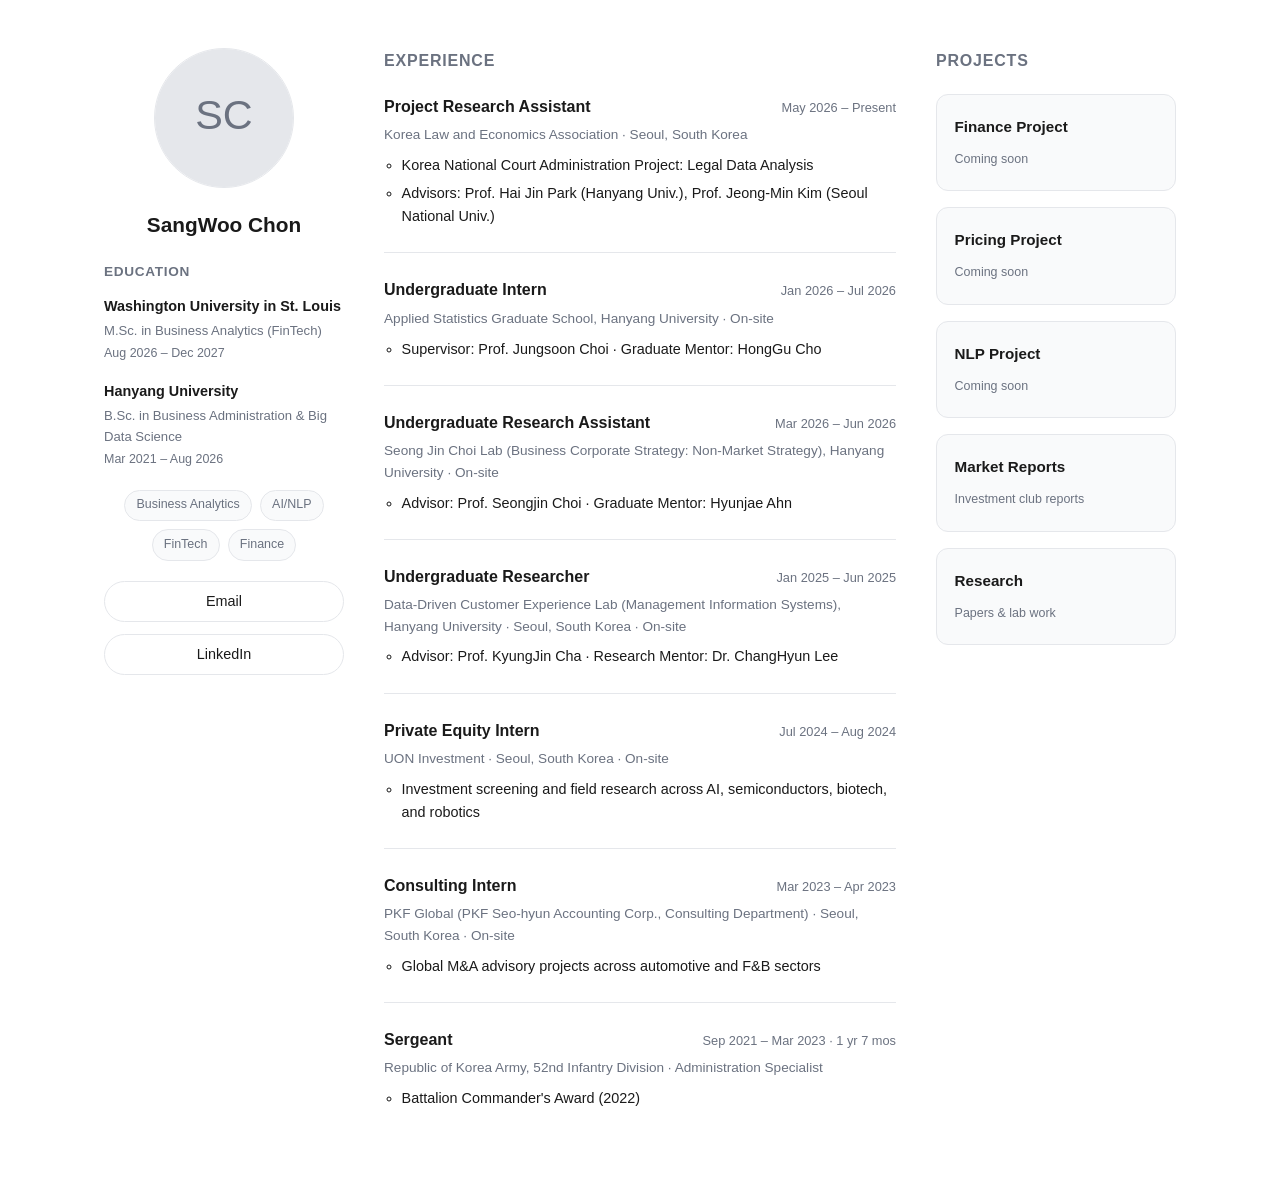
==== index.html @ 4edd50ed "Trim experience section copy Co-Authored-By: Claude Sonnet 5 <noreply@anthropic.com>" ====
<!DOCTYPE html>
<html lang="en">
<head>
  <meta charset="UTF-8">
  <meta name="viewport" content="width=device-width, initial-scale=1.0">
  <title>SangWoo Chon</title>
  <link rel="stylesheet" href="assets/css/style.css">
</head>
<body>
  <div class="profile-layout">
    <aside class="profile-sidebar">
      <img
        class="avatar"
        src="assets/img/profile.jpg"
        alt="SangWoo Chon"
        onerror="this.onerror=null;this.src='data:image/svg+xml;utf8,<svg xmlns=%22http://www.w3.org/2000/svg%22 width=%22160%22 height=%22160%22><rect width=%22100%25%22 height=%22100%25%22 fill=%22%23e5e7eb%22/><text x=%2250%25%22 y=%2258%25%22 font-size=%2248%22 text-anchor=%22middle%22 fill=%22%236b7280%22 font-family=%22sans-serif%22>SC</text></svg>'"
      >
      <h1>SangWoo Chon</h1>

      <section class="side-block">
        <h2>Education</h2>
        <ul class="edu-list">
          <li>
            <span class="edu-school">Washington University in St. Louis</span>
            <span class="edu-degree">M.Sc. in Business Analytics (FinTech)</span>
            <span class="edu-date">Aug 2026 – Dec 2027</span>
          </li>
          <li>
            <span class="edu-school">Hanyang University</span>
            <span class="edu-degree">B.Sc. in Business Administration & Big Data Science</span>
            <span class="edu-date">Mar 2021 – Aug 2026</span>
          </li>
        </ul>
      </section>

      <div class="tag-list">
        <span class="tag">Business Analytics</span>
        <span class="tag">AI/NLP</span>
        <span class="tag">FinTech</span>
        <span class="tag">Finance</span>
      </div>

      <div class="contact-links contact-links-vertical">
        <a href="mailto:csw02087@gmail.com">Email</a>
        <a href="#" id="linkedin-link">LinkedIn</a>
      </div>
    </aside>

    <main class="profile-main">
      <h2>Experience</h2>
      <ul class="experience-list">
        <li class="experience-item">
          <div class="exp-header">
            <span class="exp-title">Project Research Assistant</span>
            <span class="exp-date">May 2026 – Present</span>
          </div>
          <p class="exp-org">Korea Law and Economics Association · Seoul, South Korea</p>
          <ul class="exp-bullets">
            <li>Korea National Court Administration Project: Legal Data Analysis</li>
            <li>Advisors: Prof. Hai Jin Park (Hanyang Univ.), Prof. Jeong-Min Kim (Seoul National Univ.)</li>
          </ul>
        </li>

        <li class="experience-item">
          <div class="exp-header">
            <span class="exp-title">Undergraduate Intern</span>
            <span class="exp-date">Jan 2026 – Jul 2026</span>
          </div>
          <p class="exp-org">Applied Statistics Graduate School, Hanyang University · On-site</p>
          <ul class="exp-bullets">
            <li>Supervisor: Prof. Jungsoon Choi · Graduate Mentor: HongGu Cho</li>
          </ul>
        </li>

        <li class="experience-item">
          <div class="exp-header">
            <span class="exp-title">Undergraduate Research Assistant</span>
            <span class="exp-date">Mar 2026 – Jun 2026</span>
          </div>
          <p class="exp-org">Seong Jin Choi Lab (Business Corporate Strategy: Non-Market Strategy), Hanyang University · On-site</p>
          <ul class="exp-bullets">
            <li>Advisor: Prof. Seongjin Choi · Graduate Mentor: Hyunjae Ahn</li>
          </ul>
        </li>

        <li class="experience-item">
          <div class="exp-header">
            <span class="exp-title">Undergraduate Researcher</span>
            <span class="exp-date">Jan 2025 – Jun 2025</span>
          </div>
          <p class="exp-org">Data-Driven Customer Experience Lab (Management Information Systems), Hanyang University · Seoul, South Korea · On-site</p>
          <ul class="exp-bullets">
            <li>Advisor: Prof. KyungJin Cha · Research Mentor: Dr. ChangHyun Lee</li>
          </ul>
        </li>

        <li class="experience-item">
          <div class="exp-header">
            <span class="exp-title">Private Equity Intern</span>
            <span class="exp-date">Jul 2024 – Aug 2024</span>
          </div>
          <p class="exp-org">UON Investment · Seoul, South Korea · On-site</p>
          <ul class="exp-bullets">
            <li>Investment screening and field research across AI, semiconductors, biotech, and robotics</li>
          </ul>
        </li>

        <li class="experience-item">
          <div class="exp-header">
            <span class="exp-title">Consulting Intern</span>
            <span class="exp-date">Mar 2023 – Apr 2023</span>
          </div>
          <p class="exp-org">PKF Global (PKF Seo-hyun Accounting Corp., Consulting Department) · Seoul, South Korea · On-site</p>
          <ul class="exp-bullets">
            <li>Global M&amp;A advisory projects across automotive and F&amp;B sectors</li>
          </ul>
        </li>

        <li class="experience-item">
          <div class="exp-header">
            <span class="exp-title">Sergeant</span>
            <span class="exp-date">Sep 2021 – Mar 2023 · 1 yr 7 mos</span>
          </div>
          <p class="exp-org">Republic of Korea Army, 52nd Infantry Division · Administration Specialist</p>
          <ul class="exp-bullets">
            <li>Battalion Commander's Award (2022)</li>
          </ul>
        </li>
      </ul>
    </main>

    <aside class="profile-projects">
      <h2>Projects</h2>
      <nav class="category-nav-vertical">
        <a class="category-card" href="list.html?cat=finance">
          <span class="cat-title">Finance Project</span>
          <span class="cat-note">Coming soon</span>
        </a>
        <a class="category-card" href="list.html?cat=pricing">
          <span class="cat-title">Pricing Project</span>
          <span class="cat-note">Coming soon</span>
        </a>
        <a class="category-card" href="list.html?cat=nlp">
          <span class="cat-title">NLP Project</span>
          <span class="cat-note">Coming soon</span>
        </a>
        <a class="category-card" href="list.html?cat=market-reports">
          <span class="cat-title">Market Reports</span>
          <span class="cat-note">Investment club reports</span>
        </a>
        <a class="category-card" href="list.html?cat=research">
          <span class="cat-title">Research</span>
          <span class="cat-note">Papers &amp; lab work</span>
        </a>
      </nav>
    </aside>
  </div>
</body>
</html>
---- assets/css/style.css ----
:root {
  --bg: #ffffff;
  --fg: #1a1a1a;
  --muted: #6b7280;
  --border: #e5e7eb;
  --accent: #2563eb;
  --card-bg: #f9fafb;
}

@media (prefers-color-scheme: dark) {
  :root {
    --bg: #111114;
    --fg: #f2f2f3;
    --muted: #9ca3af;
    --border: #2a2a30;
    --accent: #60a5fa;
    --card-bg: #1a1a1f;
  }
}

* {
  box-sizing: border-box;
}

body {
  margin: 0;
  font-family: -apple-system, BlinkMacSystemFont, "Segoe UI", Pretendard, Roboto, sans-serif;
  background: var(--bg);
  color: var(--fg);
  line-height: 1.6;
}

a {
  color: inherit;
  text-decoration: none;
}

/* ---------- Landing page ---------- */

.profile-layout {
  display: grid;
  grid-template-columns: 240px minmax(0, 1fr) 240px;
  gap: 2.5rem;
  max-width: 1120px;
  margin: 0 auto;
  padding: 3rem 1.5rem;
  align-items: start;
  min-height: 100vh;
}

.profile-sidebar {
  display: flex;
  flex-direction: column;
  align-items: center;
  text-align: center;
  gap: 1.25rem;
}

.avatar {
  width: 140px;
  height: 140px;
  border-radius: 50%;
  object-fit: cover;
  border: 1px solid var(--border);
}

.profile-sidebar h1 {
  font-size: 1.3rem;
  margin: 0;
}

.side-block {
  width: 100%;
  text-align: left;
}

.side-block h2 {
  font-size: 0.85rem;
  text-transform: uppercase;
  letter-spacing: 0.05em;
  color: var(--muted);
  margin: 0 0 0.75rem;
}

.edu-list {
  list-style: none;
  margin: 0;
  padding: 0;
  display: flex;
  flex-direction: column;
  gap: 1rem;
}

.edu-list li {
  display: flex;
  flex-direction: column;
  gap: 0.15rem;
}

.edu-school {
  font-weight: 600;
  font-size: 0.9rem;
}

.edu-degree {
  font-size: 0.82rem;
  color: var(--muted);
}

.edu-date {
  font-size: 0.78rem;
  color: var(--muted);
}

.tag-list {
  display: flex;
  flex-wrap: wrap;
  gap: 0.5rem;
  justify-content: center;
}

.tag {
  font-size: 0.78rem;
  padding: 0.3rem 0.7rem;
  border-radius: 999px;
  background: var(--card-bg);
  border: 1px solid var(--border);
  color: var(--muted);
}

.contact-links {
  display: flex;
  gap: 0.75rem;
  justify-content: center;
  flex-wrap: wrap;
}

.contact-links-vertical {
  flex-direction: column;
  width: 100%;
}

.contact-links a {
  display: inline-flex;
  align-items: center;
  justify-content: center;
  gap: 0.4rem;
  padding: 0.5rem 1rem;
  border: 1px solid var(--border);
  border-radius: 999px;
  font-size: 0.9rem;
  transition: border-color 0.15s ease;
}

.contact-links a:hover {
  border-color: var(--accent);
  color: var(--accent);
}

.profile-main h2,
.profile-projects h2 {
  font-size: 1rem;
  text-transform: uppercase;
  letter-spacing: 0.05em;
  color: var(--muted);
  margin: 0 0 1.25rem;
}

.experience-list {
  list-style: none;
  margin: 0;
  padding: 0;
  display: flex;
  flex-direction: column;
  gap: 1.5rem;
}

.experience-item {
  padding-bottom: 1.5rem;
  border-bottom: 1px solid var(--border);
}

.experience-item:last-child {
  border-bottom: none;
}

.exp-header {
  display: flex;
  justify-content: space-between;
  align-items: baseline;
  gap: 1rem;
  margin-bottom: 0.3rem;
}

.exp-title {
  font-weight: 600;
  font-size: 1rem;
}

.exp-date {
  font-size: 0.8rem;
  color: var(--muted);
  white-space: nowrap;
}

.exp-org {
  font-size: 0.85rem;
  color: var(--muted);
  margin: 0 0 0.4rem;
}

.exp-desc {
  font-size: 0.92rem;
  margin: 0;
}

.exp-bullets {
  margin: 0.5rem 0 0;
  padding-left: 1.1rem;
  font-size: 0.9rem;
  display: flex;
  flex-direction: column;
  gap: 0.35rem;
}

.exp-skills {
  margin: 0.6rem 0 0;
  font-size: 0.8rem;
  color: var(--muted);
}

.category-nav-vertical {
  display: flex;
  flex-direction: column;
  gap: 1rem;
}

.category-card {
  padding: 1.25rem 1.1rem;
  border: 1px solid var(--border);
  border-radius: 12px;
  background: var(--card-bg);
  transition: transform 0.15s ease, border-color 0.15s ease;
}

.category-card:hover {
  transform: translateY(-3px);
  border-color: var(--accent);
}

.category-card .cat-title {
  font-weight: 600;
  font-size: 0.95rem;
  display: block;
  margin-bottom: 0.35rem;
}

.category-card .cat-note {
  font-size: 0.78rem;
  color: var(--muted);
}

@media (max-width: 860px) {
  .profile-layout {
    grid-template-columns: 1fr;
    min-height: 0;
  }
}

/* ---------- List / Detail pages ---------- */

.page {
  max-width: 760px;
  margin: 0 auto;
  padding: 3rem 1.5rem 5rem;
}

.back-link {
  display: inline-block;
  margin-bottom: 1.5rem;
  color: var(--muted);
  font-size: 0.9rem;
}

.back-link:hover {
  color: var(--accent);
}

.page h1 {
  margin-bottom: 2rem;
}

.work-list {
  display: flex;
  flex-direction: column;
  gap: 1rem;
}

.work-card {
  display: block;
  padding: 1.25rem 1.5rem;
  border: 1px solid var(--border);
  border-radius: 10px;
  background: var(--card-bg);
  transition: border-color 0.15s ease;
}

.work-card:hover {
  border-color: var(--accent);
}

.work-card .work-title {
  font-weight: 600;
  font-size: 1.05rem;
  margin-bottom: 0.35rem;
  display: block;
}

.work-meta {
  display: flex;
  gap: 0.75rem;
  flex-wrap: wrap;
  font-size: 0.82rem;
  color: var(--muted);
  margin-bottom: 0.5rem;
}

.work-summary {
  font-size: 0.9rem;
  color: var(--muted);
}

.empty-state {
  color: var(--muted);
  font-size: 0.95rem;
  padding: 2rem 0;
  text-align: center;
}

.detail-meta {
  display: flex;
  gap: 1rem;
  flex-wrap: wrap;
  font-size: 0.85rem;
  color: var(--muted);
  margin-bottom: 2rem;
  padding-bottom: 1.5rem;
  border-bottom: 1px solid var(--border);
}

.detail-content {
  font-size: 0.98rem;
}

.detail-link {
  display: inline-block;
  margin-top: 2rem;
  padding: 0.6rem 1.2rem;
  border: 1px solid var(--accent);
  border-radius: 8px;
  color: var(--accent);
  font-size: 0.9rem;
}
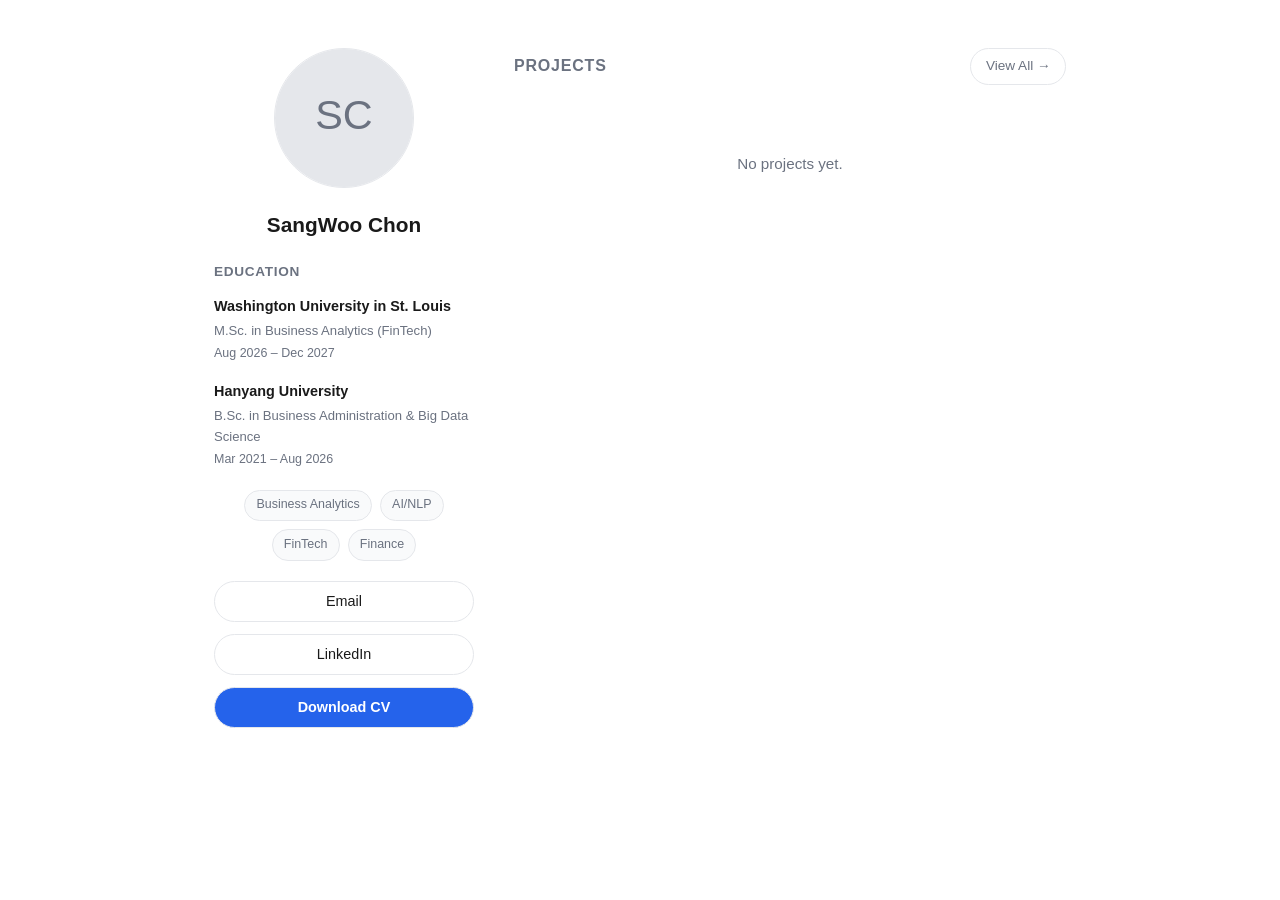
==== commit 380425e1: "Simplify homepage: CV download button + top 3 recent projects Replace the detailed experience list w" ====
--- a/index.html
+++ b/index.html
@@ -43,117 +43,20 @@
       <div class="contact-links contact-links-vertical">
         <a href="mailto:csw02087@gmail.com">Email</a>
         <a href="#" id="linkedin-link">LinkedIn</a>
+        <a class="btn-primary" href="assets/cv/SangWoo_Chon_CV.pdf" download>Download CV</a>
       </div>
     </aside>
 
     <main class="profile-main">
-      <h2>Experience</h2>
-      <ul class="experience-list">
-        <li class="experience-item">
-          <div class="exp-header">
-            <span class="exp-title">Project Research Assistant</span>
-            <span class="exp-date">May 2026 – Present</span>
-          </div>
-          <p class="exp-org">Korea Law and Economics Association · Seoul, South Korea</p>
-          <ul class="exp-bullets">
-            <li>Korea National Court Administration Project: Legal Data Analysis</li>
-            <li>Advisors: Prof. Hai Jin Park (Hanyang Univ.), Prof. Jeong-Min Kim (Seoul National Univ.)</li>
-          </ul>
-        </li>
+      <div class="section-header">
+        <h2>Projects</h2>
+        <a class="btn-outline" href="projects.html">View All &rarr;</a>
+      </div>
+      <div id="recent-projects" class="work-list"></div>
+    </main>
+  </div>
 
-        <li class="experience-item">
-          <div class="exp-header">
-            <span class="exp-title">Undergraduate Intern</span>
-            <span class="exp-date">Jan 2026 – Jul 2026</span>
-          </div>
-          <p class="exp-org">Applied Statistics Graduate School, Hanyang University · On-site</p>
-          <ul class="exp-bullets">
-            <li>Supervisor: Prof. Jungsoon Choi · Graduate Mentor: HongGu Cho</li>
-          </ul>
-        </li>
-
-        <li class="experience-item">
-          <div class="exp-header">
-            <span class="exp-title">Undergraduate Research Assistant</span>
-            <span class="exp-date">Mar 2026 – Jun 2026</span>
-          </div>
-          <p class="exp-org">Seong Jin Choi Lab (Business Corporate Strategy: Non-Market Strategy), Hanyang University · On-site</p>
-          <ul class="exp-bullets">
-            <li>Advisor: Prof. Seongjin Choi · Graduate Mentor: Hyunjae Ahn</li>
-          </ul>
-        </li>
-
-        <li class="experience-item">
-          <div class="exp-header">
-            <span class="exp-title">Undergraduate Researcher</span>
-            <span class="exp-date">Jan 2025 – Jun 2025</span>
-          </div>
-          <p class="exp-org">Data-Driven Customer Experience Lab (Management Information Systems), Hanyang University · Seoul, South Korea · On-site</p>
-          <ul class="exp-bullets">
-            <li>Advisor: Prof. KyungJin Cha · Research Mentor: Dr. ChangHyun Lee</li>
-          </ul>
-        </li>
-
-        <li class="experience-item">
-          <div class="exp-header">
-            <span class="exp-title">Private Equity Intern</span>
-            <span class="exp-date">Jul 2024 – Aug 2024</span>
-          </div>
-          <p class="exp-org">UON Investment · Seoul, South Korea · On-site</p>
-          <ul class="exp-bullets">
-            <li>Investment screening and field research across AI, semiconductors, biotech, and robotics</li>
-          </ul>
-        </li>
-
-        <li class="experience-item">
-          <div class="exp-header">
-            <span class="exp-title">Consulting Intern</span>
-            <span class="exp-date">Mar 2023 – Apr 2023</span>
-          </div>
-          <p class="exp-org">PKF Global (PKF Seo-hyun Accounting Corp., Consulting Department) · Seoul, South Korea · On-site</p>
-          <ul class="exp-bullets">
-            <li>Global M&amp;A advisory projects across automotive and F&amp;B sectors</li>
-          </ul>
-        </li>
-
-        <li class="experience-item">
-          <div class="exp-header">
-            <span class="exp-title">Sergeant</span>
-            <span class="exp-date">Sep 2021 – Mar 2023 · 1 yr 7 mos</span>
-          </div>
-          <p class="exp-org">Republic of Korea Army, 52nd Infantry Division · Administration Specialist</p>
-          <ul class="exp-bullets">
-            <li>Battalion Commander's Award (2022)</li>
-          </ul>
-        </li>
-      </ul>
-    </main>
-
-    <aside class="profile-projects">
-      <h2>Projects</h2>
-      <nav class="category-nav-vertical">
-        <a class="category-card" href="list.html?cat=finance">
-          <span class="cat-title">Finance Project</span>
-          <span class="cat-note">Coming soon</span>
-        </a>
-        <a class="category-card" href="list.html?cat=pricing">
-          <span class="cat-title">Pricing Project</span>
-          <span class="cat-note">Coming soon</span>
-        </a>
-        <a class="category-card" href="list.html?cat=nlp">
-          <span class="cat-title">NLP Project</span>
-          <span class="cat-note">Coming soon</span>
-        </a>
-        <a class="category-card" href="list.html?cat=market-reports">
-          <span class="cat-title">Market Reports</span>
-          <span class="cat-note">Investment club reports</span>
-        </a>
-        <a class="category-card" href="list.html?cat=research">
-          <span class="cat-title">Research</span>
-          <span class="cat-note">Papers &amp; lab work</span>
-        </a>
-      </nav>
-    </aside>
-  </div>
+  <script src="assets/js/data.js"></script>
+  <script src="assets/js/home.js"></script>
 </body>
 </html>
--- a/assets/css/style.css
+++ b/assets/css/style.css
@@ -39,9 +39,9 @@
 
 .profile-layout {
   display: grid;
-  grid-template-columns: 240px minmax(0, 1fr) 240px;
+  grid-template-columns: 260px minmax(0, 1fr);
   gap: 2.5rem;
-  max-width: 1120px;
+  max-width: 900px;
   margin: 0 auto;
   padding: 3rem 1.5rem;
   align-items: start;
@@ -157,81 +157,57 @@
   color: var(--accent);
 }
 
-.profile-main h2,
-.profile-projects h2 {
+.btn-primary {
+  background: var(--accent);
+  border-color: var(--accent);
+  color: #fff;
+  font-weight: 600;
+}
+
+.btn-primary:hover {
+  color: #fff;
+  opacity: 0.9;
+}
+
+.section-header {
+  display: flex;
+  align-items: center;
+  justify-content: space-between;
+  gap: 1rem;
+  margin: 0 0 1.25rem;
+}
+
+.section-header h2 {
+  margin: 0;
+}
+
+.btn-outline {
+  display: inline-flex;
+  align-items: center;
+  padding: 0.4rem 0.9rem;
+  border: 1px solid var(--border);
+  border-radius: 999px;
+  font-size: 0.85rem;
+  color: var(--muted);
+  transition: border-color 0.15s ease, color 0.15s ease;
+}
+
+.btn-outline:hover {
+  border-color: var(--accent);
+  color: var(--accent);
+}
+
+.profile-main h2 {
   font-size: 1rem;
   text-transform: uppercase;
   letter-spacing: 0.05em;
   color: var(--muted);
-  margin: 0 0 1.25rem;
-}
-
-.experience-list {
-  list-style: none;
-  margin: 0;
-  padding: 0;
-  display: flex;
-  flex-direction: column;
-  gap: 1.5rem;
-}
-
-.experience-item {
-  padding-bottom: 1.5rem;
-  border-bottom: 1px solid var(--border);
-}
-
-.experience-item:last-child {
-  border-bottom: none;
-}
-
-.exp-header {
-  display: flex;
-  justify-content: space-between;
-  align-items: baseline;
-  gap: 1rem;
-  margin-bottom: 0.3rem;
-}
-
-.exp-title {
-  font-weight: 600;
-  font-size: 1rem;
-}
-
-.exp-date {
-  font-size: 0.8rem;
-  color: var(--muted);
-  white-space: nowrap;
-}
-
-.exp-org {
-  font-size: 0.85rem;
-  color: var(--muted);
-  margin: 0 0 0.4rem;
-}
-
-.exp-desc {
-  font-size: 0.92rem;
-  margin: 0;
-}
-
-.exp-bullets {
-  margin: 0.5rem 0 0;
-  padding-left: 1.1rem;
-  font-size: 0.9rem;
-  display: flex;
-  flex-direction: column;
-  gap: 0.35rem;
-}
-
-.exp-skills {
-  margin: 0.6rem 0 0;
-  font-size: 0.8rem;
-  color: var(--muted);
-}
-
-.category-nav-vertical {
-  display: flex;
-  flex-direction: column;
+  margin: 0;
+}
+
+.category-grid {
+  display: grid;
+  grid-template-columns: repeat(auto-fill, minmax(200px, 1fr));
   gap: 1rem;
 }
 
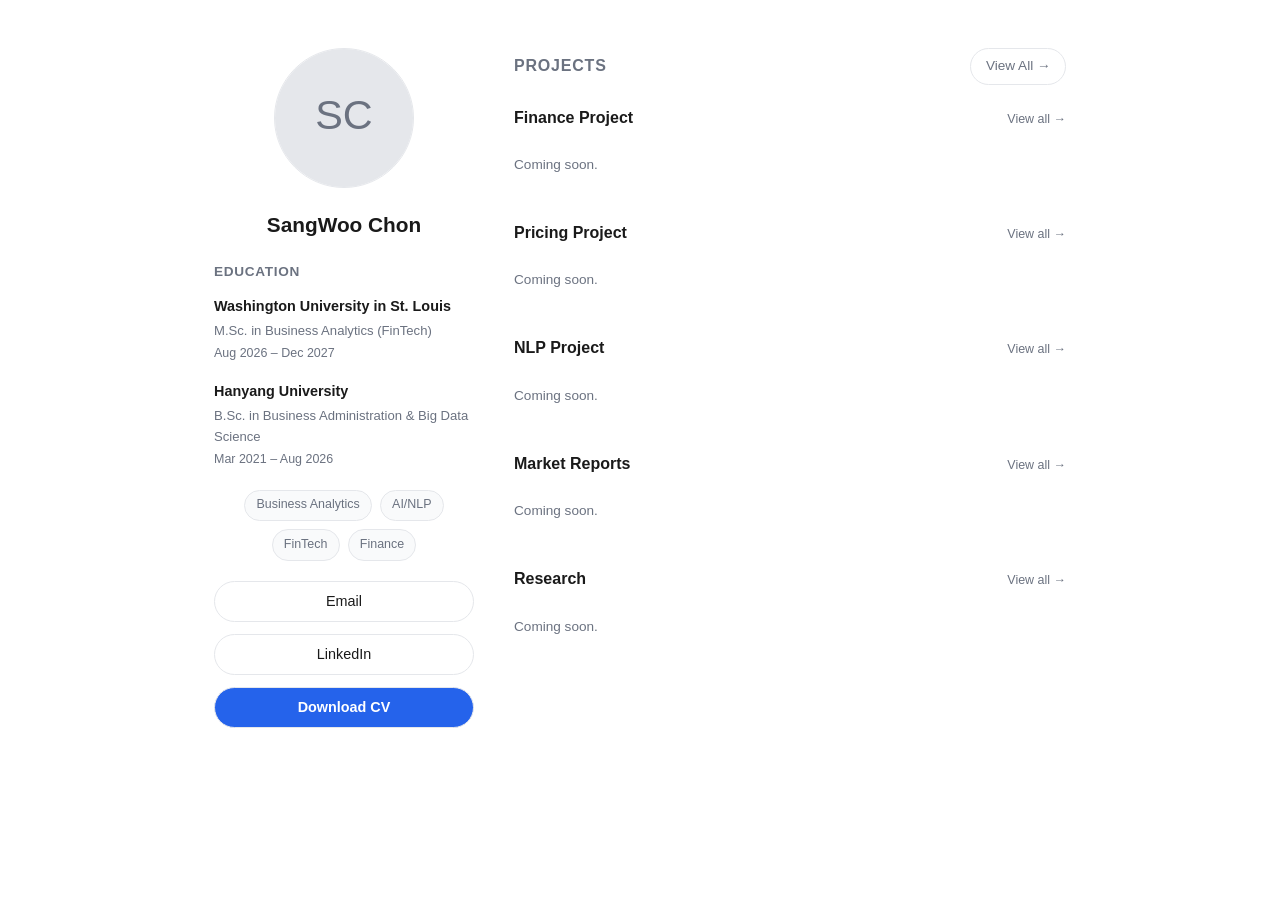
==== commit 24559055: "Show recent projects grouped by category instead of one combined list Each of the 5 project categori" ====
--- a/index.html
+++ b/index.html
@@ -52,7 +52,7 @@
         <h2>Projects</h2>
         <a class="btn-outline" href="projects.html">View All &rarr;</a>
       </div>
-      <div id="recent-projects" class="work-list"></div>
+      <div id="project-sections"></div>
     </main>
   </div>
 
--- a/assets/css/style.css
+++ b/assets/css/style.css
@@ -197,6 +197,48 @@
   color: var(--accent);
 }
 
+.project-section {
+  margin-bottom: 2rem;
+}
+
+.project-section:last-child {
+  margin-bottom: 0;
+}
+
+.project-section-header {
+  display: flex;
+  align-items: baseline;
+  justify-content: space-between;
+  gap: 1rem;
+  margin-bottom: 0.75rem;
+}
+
+.project-section-header h3 {
+  margin: 0;
+  font-size: 1rem;
+}
+
+.project-section-header h3 a:hover {
+  color: var(--accent);
+}
+
+.btn-outline-sm {
+  font-size: 0.78rem;
+  color: var(--muted);
+  white-space: nowrap;
+}
+
+.btn-outline-sm:hover {
+  color: var(--accent);
+}
+
+.empty-state-sm {
+  margin: 0;
+  padding: 0.75rem 0;
+  font-size: 0.85rem;
+  color: var(--muted);
+}
+
 .profile-main h2 {
   font-size: 1rem;
   text-transform: uppercase;
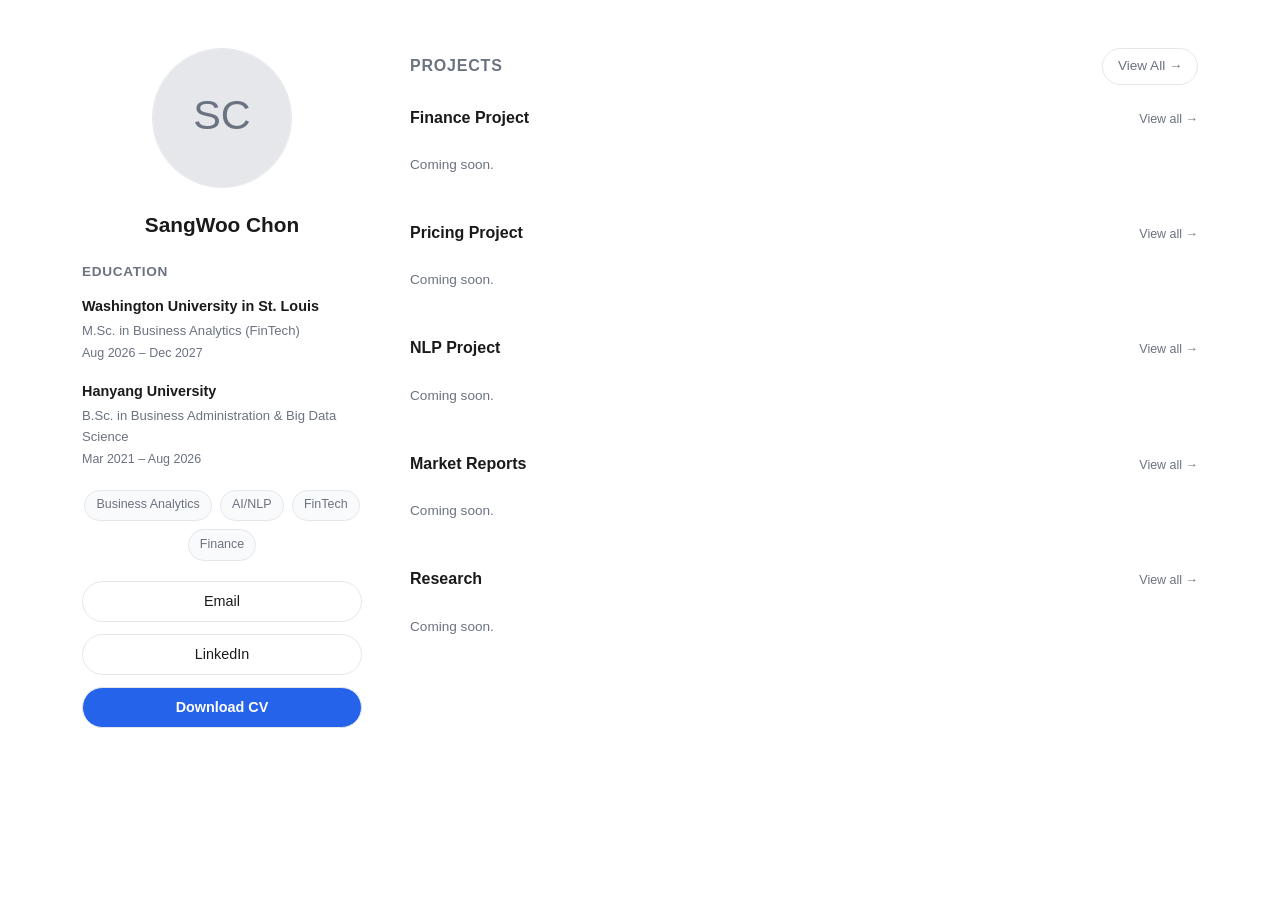
==== commit 9f2ba6f0: "Update profile layout styles and replace avatar image" ====
--- a/index.html
+++ b/index.html
@@ -11,7 +11,7 @@
     <aside class="profile-sidebar">
       <img
         class="avatar"
-        src="assets/img/profile.jpg"
+        src="/Users/samsangwoochon/Desktop/csw02087/csw02087.github.io/profile image.png"
         alt="SangWoo Chon"
         onerror="this.onerror=null;this.src='data:image/svg+xml;utf8,<svg xmlns=%22http://www.w3.org/2000/svg%22 width=%22160%22 height=%22160%22><rect width=%22100%25%22 height=%22100%25%22 fill=%22%23e5e7eb%22/><text x=%2250%25%22 y=%2258%25%22 font-size=%2248%22 text-anchor=%22middle%22 fill=%22%236b7280%22 font-family=%22sans-serif%22>SC</text></svg>'"
       >
--- a/assets/css/style.css
+++ b/assets/css/style.css
@@ -39,11 +39,11 @@
 
 .profile-layout {
   display: grid;
-  grid-template-columns: 260px minmax(0, 1fr);
-  gap: 2.5rem;
-  max-width: 900px;
+  grid-template-columns: 280px minmax(0, 1fr);
+  gap: 3rem;
+  max-width: 1180px;
   margin: 0 auto;
-  padding: 3rem 1.5rem;
+  padding: 3rem 2rem;
   align-items: start;
   min-height: 100vh;
 }
@@ -309,8 +309,8 @@
 }
 
 .work-list {
-  display: flex;
-  flex-direction: column;
+  display: grid;
+  grid-template-columns: repeat(auto-fill, minmax(220px, 1fr));
   gap: 1rem;
 }
 
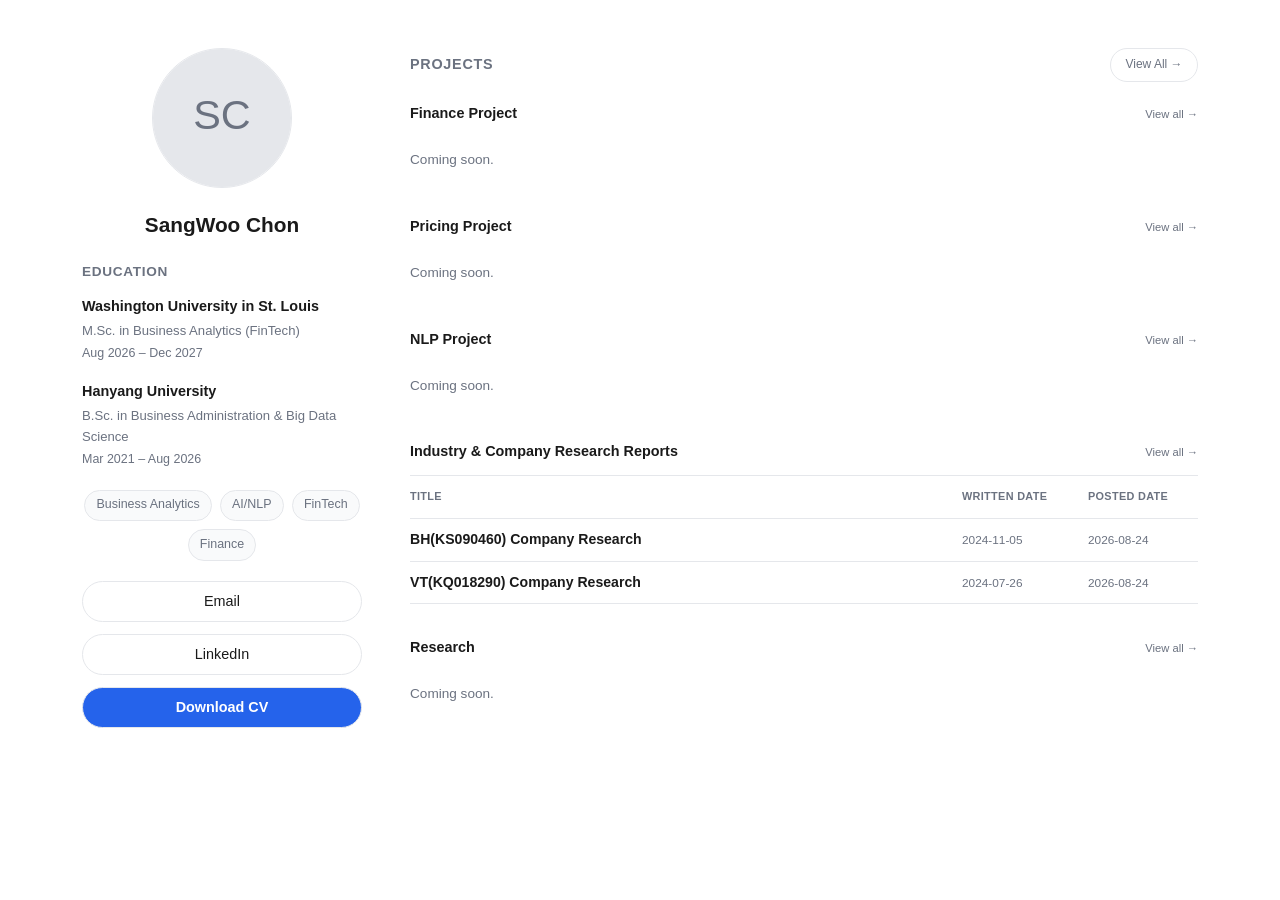
==== commit 38723442: "Update report labels and resume links" ====
--- a/index.html
+++ b/index.html
@@ -42,8 +42,8 @@
 
       <div class="contact-links contact-links-vertical">
         <a href="mailto:csw02087@gmail.com">Email</a>
-        <a href="#" id="linkedin-link">LinkedIn</a>
-        <a class="btn-primary" href="assets/cv/SangWoo_Chon_CV.pdf" download>Download CV</a>
+        <a href="https://www.linkedin.com/in/sangwoochon" target="_blank">LinkedIn</a>
+        <a class="btn-primary" href="assets/Resume_SangWoo Chon_R.pdf" download>Download CV</a>
       </div>
     </aside>
 
--- a/assets/css/style.css
+++ b/assets/css/style.css
@@ -240,11 +240,36 @@
 }
 
 .profile-main h2 {
-  font-size: 1rem;
+  font-size: 0.9rem;
   text-transform: uppercase;
   letter-spacing: 0.05em;
   color: var(--muted);
   margin: 0;
+}
+
+.profile-main .btn-outline {
+  font-size: 0.75rem;
+}
+
+.profile-main .project-section-header h3 {
+  font-size: 0.9rem;
+}
+
+.profile-main .btn-outline-sm {
+  font-size: 0.7rem;
+}
+
+.profile-main .work-list-header {
+  font-size: 0.68rem;
+}
+
+.profile-main .work-row {
+  font-size: 0.88rem;
+  padding: 0.6rem 0;
+}
+
+.profile-main .work-row time {
+  font-size: 0.74rem;
 }
 
 .category-grid {
@@ -309,43 +334,66 @@
 }
 
 .work-list {
+  width: 100%;
+  border-top: 1px solid var(--border);
+}
+
+.work-list-header,
+.work-row {
   display: grid;
-  grid-template-columns: repeat(auto-fill, minmax(220px, 1fr));
-  gap: 1rem;
-}
-
-.work-card {
-  display: block;
-  padding: 1.25rem 1.5rem;
-  border: 1px solid var(--border);
-  border-radius: 10px;
+  grid-template-columns: minmax(0, 1fr) 110px 110px;
+  gap: 1rem;
+  align-items: baseline;
+  padding: 0.75rem 0;
+  border-bottom: 1px solid var(--border);
+}
+
+.work-list-header {
+  color: var(--muted);
+  font-size: 0.75rem;
+  font-weight: 600;
+  letter-spacing: 0.03em;
+  text-transform: uppercase;
+}
+
+.work-row {
+  transition: color 0.15s ease, background-color 0.15s ease;
+}
+
+.work-row:hover {
+  color: var(--accent);
   background: var(--card-bg);
-  transition: border-color 0.15s ease;
-}
-
-.work-card:hover {
-  border-color: var(--accent);
-}
-
-.work-card .work-title {
+}
+
+.work-row .work-title {
   font-weight: 600;
-  font-size: 1.05rem;
-  margin-bottom: 0.35rem;
-  display: block;
-}
-
-.work-meta {
-  display: flex;
-  gap: 0.75rem;
-  flex-wrap: wrap;
+  min-width: 0;
+}
+
+.work-row time {
   font-size: 0.82rem;
   color: var(--muted);
-  margin-bottom: 0.5rem;
-}
-
-.work-summary {
-  font-size: 0.9rem;
-  color: var(--muted);
+  white-space: nowrap;
+}
+
+@media (max-width: 560px) {
+  .work-list-header,
+  .work-row {
+    grid-template-columns: minmax(0, 1fr) 82px 82px;
+    gap: 0.6rem;
+  }
+
+  .work-list-header {
+    font-size: 0.65rem;
+  }
+
+  .work-row {
+    font-size: 0.9rem;
+  }
+
+  .work-row time {
+    font-size: 0.72rem;
+  }
 }
 
 .empty-state {
@@ -370,12 +418,57 @@
   font-size: 0.98rem;
 }
 
-.detail-link {
-  display: inline-block;
+.detail-page {
+  max-width: 1400px;
+}
+
+.detail-page > .back-link,
+.detail-page > h1,
+.detail-page > .detail-meta,
+.detail-page > .detail-content {
+  max-width: 900px;
+  margin-left: auto;
+  margin-right: auto;
+}
+
+.pdf-section {
+  max-width: 900px;
   margin-top: 2rem;
-  padding: 0.6rem 1.2rem;
-  border: 1px solid var(--accent);
+  margin-left: auto;
+  margin-right: auto;
+}
+
+.pdf-section-header {
+  display: flex;
+  align-items: baseline;
+  justify-content: space-between;
+  gap: 1rem;
+  margin-bottom: 0.75rem;
+}
+
+.pdf-section-header h2 {
+  margin: 0;
+  font-size: 1rem;
+}
+
+.pdf-section-header a {
+  color: var(--accent);
+  font-size: 0.82rem;
+}
+
+.pdf-viewer {
+  display: block;
+  width: 100%;
+  height: 90vh;
+  min-height: 800px;
+  border: 1px solid var(--border);
   border-radius: 8px;
-  color: var(--accent);
-  font-size: 0.9rem;
-}
+  background: var(--card-bg);
+}
+
+@media (max-width: 560px) {
+  .pdf-viewer {
+    height: 78vh;
+    min-height: 560px;
+  }
+}
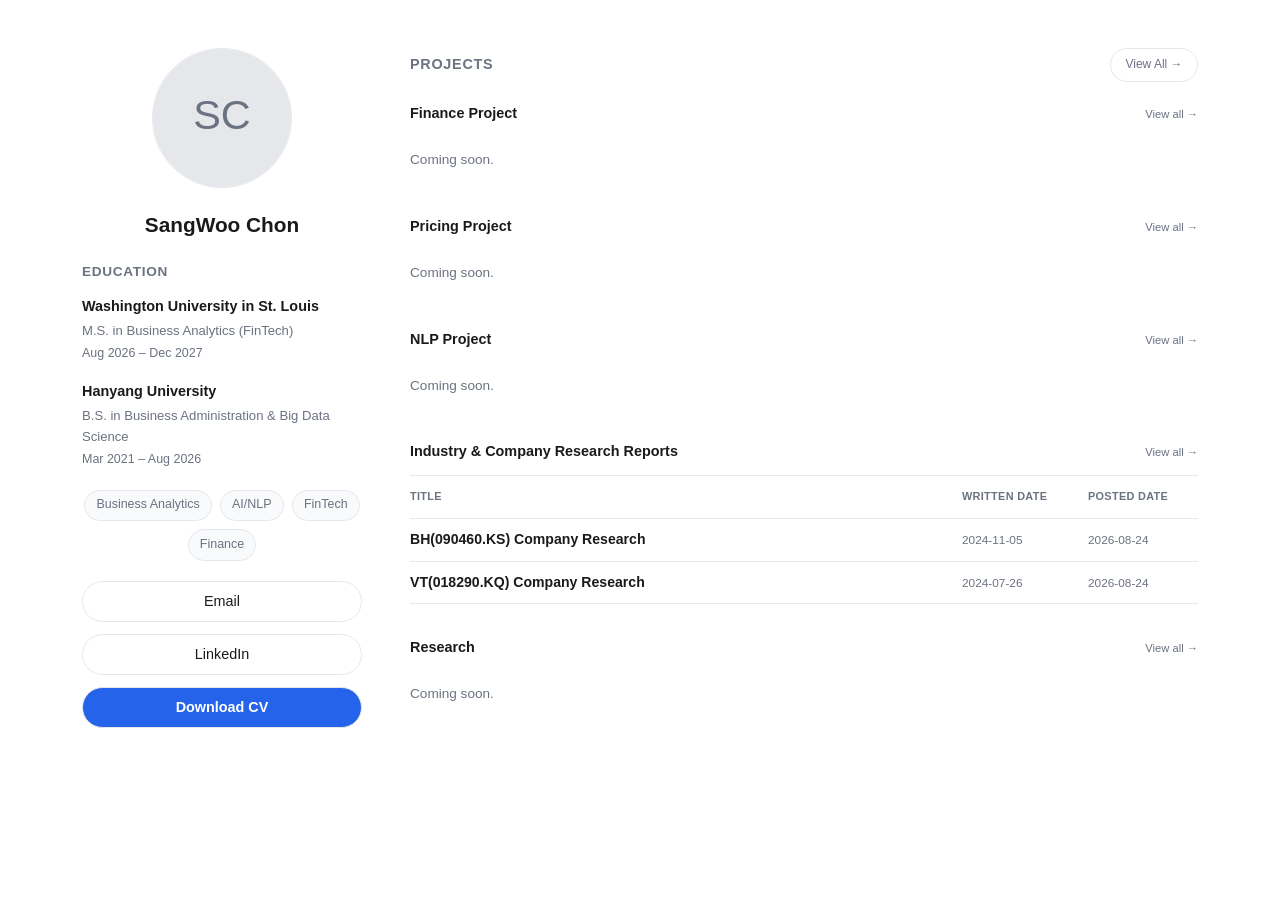
==== commit 821666bc: "Add mobile-friendly PDF report viewer" ====
--- a/index.html
+++ b/index.html
@@ -22,12 +22,12 @@
         <ul class="edu-list">
           <li>
             <span class="edu-school">Washington University in St. Louis</span>
-            <span class="edu-degree">M.Sc. in Business Analytics (FinTech)</span>
+            <span class="edu-degree">M.S. in Business Analytics (FinTech)</span>
             <span class="edu-date">Aug 2026 – Dec 2027</span>
           </li>
           <li>
             <span class="edu-school">Hanyang University</span>
-            <span class="edu-degree">B.Sc. in Business Administration & Big Data Science</span>
+            <span class="edu-degree">B.S. in Business Administration & Big Data Science</span>
             <span class="edu-date">Mar 2021 – Aug 2026</span>
           </li>
         </ul>
--- a/assets/css/style.css
+++ b/assets/css/style.css
@@ -457,18 +457,43 @@
 }
 
 .pdf-viewer {
-  display: block;
   width: 100%;
-  height: 90vh;
-  min-height: 800px;
+  max-height: 90vh;
+  min-height: 240px;
+  padding: 12px;
+  overflow-y: auto;
   border: 1px solid var(--border);
   border-radius: 8px;
   background: var(--card-bg);
+  box-sizing: border-box;
+  -webkit-overflow-scrolling: touch;
+}
+
+.pdf-page {
+  display: block;
+  max-width: 100%;
+  height: auto !important;
+  margin: 0 auto 12px;
+  background: #fff;
+  box-shadow: 0 1px 5px rgba(0, 0, 0, 0.12);
+}
+
+.pdf-page:last-child {
+  margin-bottom: 0;
+}
+
+.pdf-status {
+  margin: 1.5rem;
+  text-align: center;
 }
 
 @media (max-width: 560px) {
   .pdf-viewer {
-    height: 78vh;
-    min-height: 560px;
-  }
-}
+    max-height: 78vh;
+    padding: 6px;
+  }
+
+  .pdf-page {
+    margin-bottom: 6px;
+  }
+}
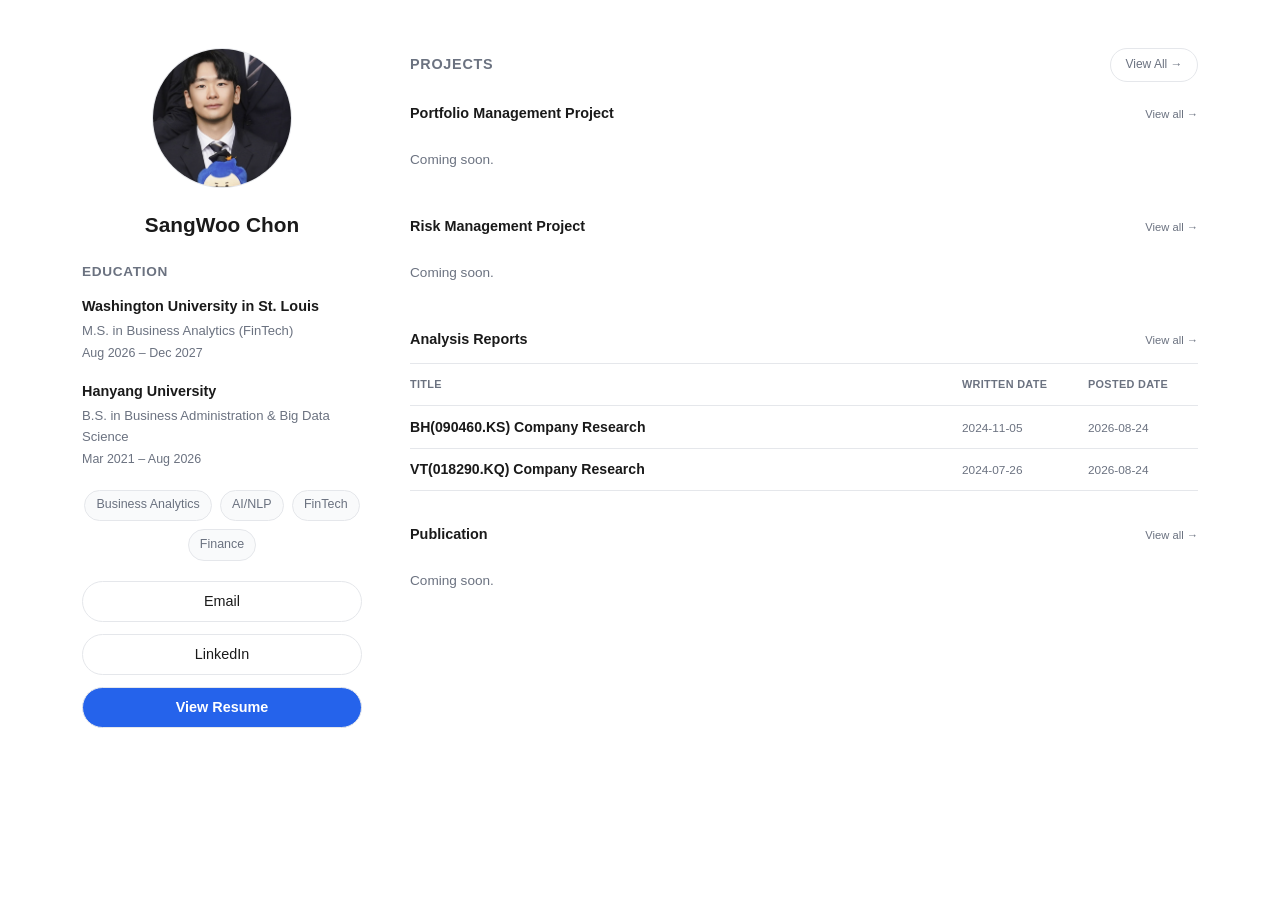
==== commit 3bf9a031: "Update project categories and add resume page" ====
--- a/index.html
+++ b/index.html
@@ -11,7 +11,7 @@
     <aside class="profile-sidebar">
       <img
         class="avatar"
-        src="/Users/samsangwoochon/Desktop/csw02087/csw02087.github.io/profile image.png"
+        src="profile image.png"
         alt="SangWoo Chon"
         onerror="this.onerror=null;this.src='data:image/svg+xml;utf8,<svg xmlns=%22http://www.w3.org/2000/svg%22 width=%22160%22 height=%22160%22><rect width=%22100%25%22 height=%22100%25%22 fill=%22%23e5e7eb%22/><text x=%2250%25%22 y=%2258%25%22 font-size=%2248%22 text-anchor=%22middle%22 fill=%22%236b7280%22 font-family=%22sans-serif%22>SC</text></svg>'"
       >
@@ -43,7 +43,7 @@
       <div class="contact-links contact-links-vertical">
         <a href="mailto:csw02087@gmail.com">Email</a>
         <a href="https://www.linkedin.com/in/sangwoochon" target="_blank">LinkedIn</a>
-        <a class="btn-primary" href="assets/Resume_SangWoo Chon_R.pdf" download>Download CV</a>
+        <a class="btn-primary" href="resume.html">View Resume</a>
       </div>
     </aside>
 
--- a/assets/css/style.css
+++ b/assets/css/style.css
@@ -418,6 +418,126 @@
   font-size: 0.98rem;
 }
 
+/* ---------- Resume page ---------- */
+
+.resume-page {
+  max-width: 920px;
+}
+
+.resume-header {
+  display: flex;
+  align-items: flex-end;
+  justify-content: space-between;
+  gap: 2rem;
+  padding-bottom: 1.5rem;
+  border-bottom: 2px solid var(--fg);
+}
+
+.resume-header h1 {
+  margin: 0;
+}
+
+.resume-header p {
+  margin: 0.25rem 0 0;
+  color: var(--muted);
+}
+
+.resume-contact {
+  display: flex;
+  flex-direction: column;
+  align-items: flex-end;
+  font-size: 0.86rem;
+}
+
+.resume-contact a:hover {
+  color: var(--accent);
+}
+
+.resume-section {
+  margin-top: 2.25rem;
+}
+
+.resume-section > h2 {
+  margin: 0 0 1rem;
+  padding-bottom: 0.45rem;
+  border-bottom: 1px solid var(--border);
+  font-size: 0.86rem;
+  letter-spacing: 0.08em;
+  text-transform: uppercase;
+  color: var(--muted);
+}
+
+.resume-entry {
+  margin-bottom: 1.5rem;
+}
+
+.resume-entry-heading {
+  display: flex;
+  justify-content: space-between;
+  align-items: flex-start;
+  gap: 1.5rem;
+}
+
+.resume-entry h3,
+.resume-entry p {
+  margin: 0;
+}
+
+.resume-entry h3 {
+  font-size: 1rem;
+}
+
+.resume-entry-heading p,
+.resume-entry-heading time,
+.resume-entry-meta {
+  font-size: 0.86rem;
+  color: var(--muted);
+}
+
+.resume-entry-heading time,
+.resume-entry-meta {
+  flex-shrink: 0;
+  text-align: right;
+}
+
+.resume-entry-meta {
+  display: flex;
+  flex-direction: column;
+}
+
+.resume-entry ul {
+  margin: 0.65rem 0 0;
+  padding-left: 1.25rem;
+  font-size: 0.9rem;
+}
+
+.resume-entry li + li {
+  margin-top: 0.35rem;
+}
+
+.resume-skills {
+  font-size: 0.9rem;
+}
+
+.resume-skills p {
+  margin: 0 0 0.5rem;
+}
+
+@media (max-width: 640px) {
+  .resume-header,
+  .resume-entry-heading {
+    flex-direction: column;
+    gap: 0.5rem;
+  }
+
+  .resume-contact,
+  .resume-entry-heading time,
+  .resume-entry-meta {
+    align-items: flex-start;
+    text-align: left;
+  }
+}
+
 .detail-page {
   max-width: 1400px;
 }
@@ -456,7 +576,18 @@
   font-size: 0.82rem;
 }
 
-.pdf-viewer {
+.pdf-desktop-viewer {
+  display: block;
+  width: 100%;
+  height: 90vh;
+  min-height: 800px;
+  border: 1px solid var(--border);
+  border-radius: 8px;
+  background: var(--card-bg);
+}
+
+.pdf-mobile-viewer {
+  display: none;
   width: 100%;
   max-height: 90vh;
   min-height: 240px;
@@ -487,8 +618,13 @@
   text-align: center;
 }
 
-@media (max-width: 560px) {
-  .pdf-viewer {
+@media (max-width: 768px) {
+  .pdf-desktop-viewer {
+    display: none;
+  }
+
+  .pdf-mobile-viewer {
+    display: block;
     max-height: 78vh;
     padding: 6px;
   }
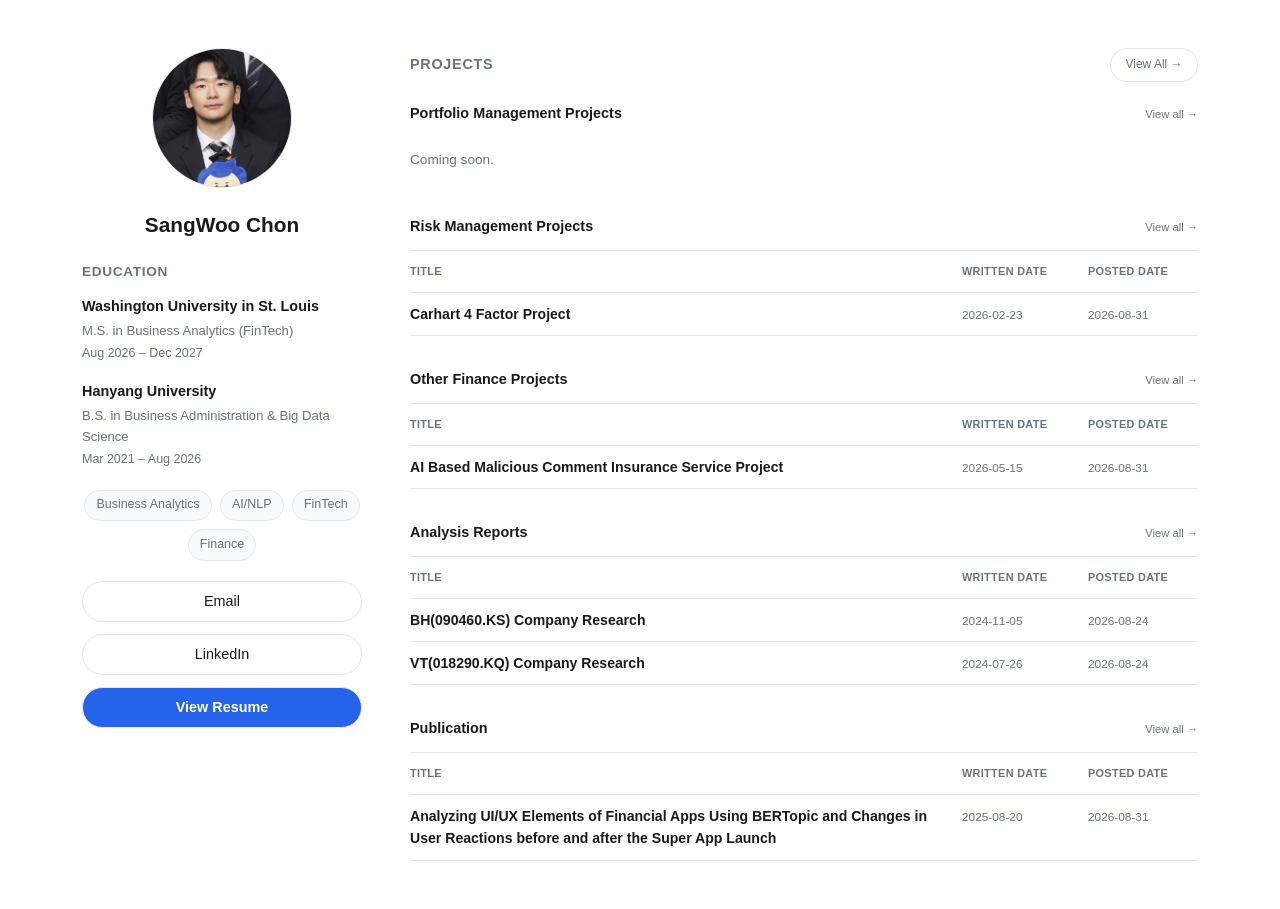
==== commit 5750bcb4: "Add Google Analytics (gtag.js) tracking Co-Authored-By: Claude Sonnet 5 <noreply@anthropic.com>" ====
--- a/index.html
+++ b/index.html
@@ -2,6 +2,15 @@
 <html lang="en">
 <head>
   <meta charset="UTF-8">
+  <!-- Google tag (gtag.js) -->
+  <script async src="https://www.googletagmanager.com/gtag/js?id=G-WYFJFTK9K1"></script>
+  <script>
+    window.dataLayer = window.dataLayer || [];
+    function gtag(){dataLayer.push(arguments);}
+    gtag('js', new Date());
+
+    gtag('config', 'G-WYFJFTK9K1');
+  </script>
   <meta name="viewport" content="width=device-width, initial-scale=1.0">
   <title>SangWoo Chon</title>
   <link rel="stylesheet" href="assets/css/style.css">
--- a/assets/css/style.css
+++ b/assets/css/style.css
@@ -551,14 +551,31 @@
   margin-right: auto;
 }
 
-.pdf-section {
+.project-viewers {
+  display: grid;
+  grid-template-columns: minmax(0, 1fr) minmax(0, 1fr);
+  gap: 1.25rem;
+  width: 100%;
+  margin-top: 2rem;
+}
+
+.project-viewers.pdf-only {
+  display: block;
   max-width: 900px;
-  margin-top: 2rem;
+  margin-right: auto;
   margin-left: auto;
-  margin-right: auto;
-}
-
-.pdf-section-header {
+}
+
+.project-viewers.pdf-only .pdf-mobile-viewer {
+  height: 90vh;
+  min-height: 800px;
+}
+
+.viewer-panel {
+  min-width: 0;
+}
+
+.viewer-panel-header {
   display: flex;
   align-items: baseline;
   justify-content: space-between;
@@ -566,31 +583,21 @@
   margin-bottom: 0.75rem;
 }
 
-.pdf-section-header h2 {
+.viewer-panel-header h2 {
   margin: 0;
   font-size: 1rem;
 }
 
-.pdf-section-header a {
+.viewer-panel-header a {
   color: var(--accent);
   font-size: 0.82rem;
 }
 
-.pdf-desktop-viewer {
+.pdf-mobile-viewer {
   display: block;
   width: 100%;
-  height: 90vh;
-  min-height: 800px;
-  border: 1px solid var(--border);
-  border-radius: 8px;
-  background: var(--card-bg);
-}
-
-.pdf-mobile-viewer {
-  display: none;
-  width: 100%;
-  max-height: 90vh;
-  min-height: 240px;
+  height: 75vh;
+  min-height: 620px;
   padding: 12px;
   overflow-y: auto;
   border: 1px solid var(--border);
@@ -618,18 +625,203 @@
   text-align: center;
 }
 
+.code-viewer {
+  height: 75vh;
+  min-height: 620px;
+  overflow: hidden;
+  border: 1px solid var(--border);
+  border-radius: 8px;
+  background: #111827;
+  color: #e5e7eb;
+}
+
+.code-tabs {
+  display: flex;
+  overflow-x: auto;
+  border-bottom: 1px solid #374151;
+  background: #1f2937;
+}
+
+.code-tab {
+  flex: 0 0 auto;
+  padding: 0.7rem 0.9rem;
+  border: 0;
+  border-right: 1px solid #374151;
+  border-bottom: 2px solid transparent;
+  background: transparent;
+  color: #9ca3af;
+  font: inherit;
+  font-size: 0.78rem;
+  cursor: pointer;
+}
+
+.code-tab:hover,
+.code-tab.is-active {
+  color: #f9fafb;
+  background: #111827;
+}
+
+.code-tab.is-active {
+  border-bottom-color: #60a5fa;
+}
+
+.code-content {
+  height: calc(100% - 44px);
+  overflow: auto;
+}
+
+.code-content pre {
+  min-width: max-content;
+  margin: 0;
+  padding: 1rem;
+  font: 0.78rem/1.65 "SFMono-Regular", Consolas, "Liberation Mono", monospace;
+  tab-size: 2;
+}
+
+.notebook-document {
+  min-height: 100%;
+  padding: 1rem;
+  background: #f8fafc;
+  color: #111827;
+}
+
+.notebook-cell {
+  position: relative;
+  margin: 0 0 0.85rem;
+}
+
+.notebook-markdown-cell {
+  padding: 0.45rem 0.85rem 0.45rem 4.75rem;
+}
+
+.notebook-markdown h1,
+.notebook-markdown h2,
+.notebook-markdown h3,
+.notebook-markdown h4,
+.notebook-markdown h5,
+.notebook-markdown h6 {
+  margin: 0 0 0.65rem;
+  line-height: 1.3;
+}
+
+.notebook-markdown h1 { font-size: 1.5rem; }
+.notebook-markdown h2 { font-size: 1.3rem; }
+.notebook-markdown h3 { font-size: 1.12rem; }
+.notebook-markdown h4,
+.notebook-markdown h5,
+.notebook-markdown h6 { font-size: 1rem; }
+
+.notebook-markdown p {
+  margin: 0 0 0.75rem;
+  color: #374151;
+  font-size: 0.88rem;
+  line-height: 1.65;
+}
+
+.notebook-markdown code {
+  padding: 0.1em 0.3em;
+  border-radius: 4px;
+  background: #e5e7eb;
+  font-family: "SFMono-Regular", Consolas, "Liberation Mono", monospace;
+}
+
+.notebook-code-cell {
+  display: grid;
+  grid-template-columns: 4.25rem minmax(0, 1fr);
+  align-items: start;
+}
+
+.notebook-input-prompt {
+  padding: 0.95rem 0.5rem 0 0;
+  color: #2563eb;
+  font: 0.72rem/1.5 "SFMono-Regular", Consolas, "Liberation Mono", monospace;
+  text-align: right;
+  white-space: nowrap;
+}
+
+.code-content .notebook-code-cell > pre {
+  min-width: 0;
+  overflow-x: auto;
+  border: 1px solid #d1d5db;
+  border-radius: 5px;
+  background: #fff;
+  color: #111827;
+}
+
+.notebook-outputs {
+  grid-column: 2;
+}
+
+.code-content .notebook-output {
+  min-width: 0;
+  margin-top: 0.35rem;
+  overflow-x: auto;
+  border-left: 3px solid #9ca3af;
+  background: #f3f4f6;
+  color: #111827;
+}
+
+@media (max-width: 640px) {
+  .notebook-document {
+    padding: 0.65rem;
+  }
+
+  .notebook-markdown-cell {
+    padding-left: 0.35rem;
+  }
+
+  .notebook-code-cell {
+    grid-template-columns: 3.35rem minmax(0, 1fr);
+  }
+
+  .notebook-input-prompt {
+    font-size: 0.65rem;
+  }
+}
+
+.code-status,
+.viewer-empty {
+  display: grid;
+  place-items: center;
+  min-height: 180px;
+  margin: 0;
+  padding: 1.5rem;
+  text-align: center;
+  color: var(--muted);
+  font-size: 0.88rem;
+}
+
+.code-viewer .viewer-empty,
+.code-status {
+  color: #9ca3af;
+}
+
+.viewer-panel > .viewer-empty {
+  height: 75vh;
+  min-height: 620px;
+  border: 1px solid var(--border);
+  border-radius: 8px;
+  background: var(--card-bg);
+}
+
 @media (max-width: 768px) {
-  .pdf-desktop-viewer {
-    display: none;
+  .project-viewers {
+    grid-template-columns: 1fr;
   }
 
   .pdf-mobile-viewer {
-    display: block;
-    max-height: 78vh;
+    height: 65vh;
+    min-height: 420px;
     padding: 6px;
   }
 
   .pdf-page {
     margin-bottom: 6px;
   }
-}
+
+  .code-viewer,
+  .viewer-panel > .viewer-empty {
+    height: 65vh;
+    min-height: 420px;
+  }
+}
